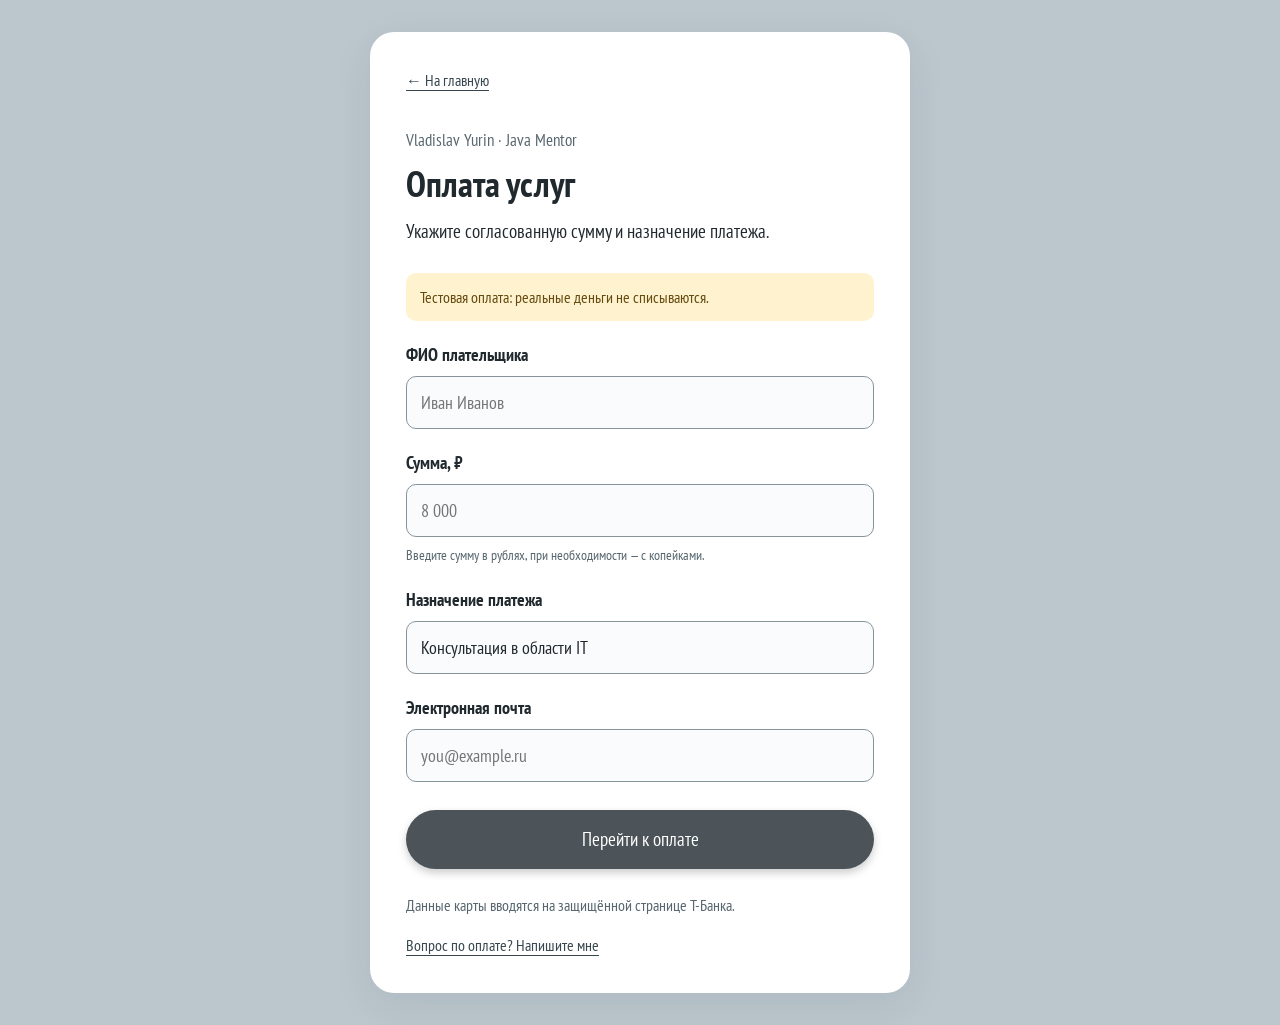
==== payment/index.html @ fb0ff6a3 "Add payment page with T-Bank demo widget" ====
<!DOCTYPE html>
<html lang="ru">
<head>
    <meta charset="UTF-8">
    <meta name="viewport" content="width=device-width, initial-scale=1.0">
    <title>Оплата — Vladislav Yurin</title>
    <meta name="description" content="Оплата консультаций и менторского сопровождения Владислава Юрина.">
    <link rel="icon" href="../img/icon.png">
    <link rel="stylesheet" href="../main.css">
    <link rel="stylesheet" href="payment.css">
</head>
<body class="checkout-page">
<main class="checkout">
    <a class="checkout__back" href="../">← На главную</a>
    <div class="checkout__brand">Vladislav Yurin · Java Mentor</div>
    <h1>Оплата услуг</h1>
    <p class="checkout__intro">Укажите согласованную сумму и назначение платежа.</p>
    <p class="checkout__test">Тестовая оплата: реальные деньги не списываются.</p>
    <form id="payment-form">
        <label for="payer-name">ФИО плательщика</label>
        <input id="payer-name" name="payerName" type="text" autocomplete="name" maxlength="100" required
               placeholder="Иван Иванов">
        <label for="amount">Сумма, ₽</label>
        <input id="amount" name="amount" type="text" inputmode="decimal" autocomplete="off"
               placeholder="8 000" maxlength="12" required aria-describedby="amount-hint">
        <small id="amount-hint">Введите сумму в рублях, при необходимости — с копейками.</small>
        <label for="description">Назначение платежа</label>
        <input id="description" name="description" type="text" maxlength="140"
               value="Консультация в области IT" required>
        <label for="email">Электронная почта</label>
        <input id="email" name="email" type="email" autocomplete="email" maxlength="254" required
               placeholder="you@example.ru">
        <button class="payment-button checkout__submit" type="submit">Перейти к оплате</button>
        <p id="payment-message" class="checkout__message" role="status" aria-live="polite"></p>
    </form>
    <p class="checkout__note">Данные карты вводятся на защищённой странице Т‑Банка.</p>
    <a class="checkout__contact" href="https://t.me/vladislavyurin" target="_blank" rel="noopener noreferrer">Вопрос по оплате? Напишите мне</a>
</main>
<script src="https://securepay.tinkoff.ru/html/payForm/js/tinkoff_v2.js" defer></script>
<script src="config.js" defer></script>
<script src="payment.js" defer></script>
</body>
</html>
---- main.css ----
@import url('https://cdnjs.cloudflare.com/ajax/libs/font-awesome/6.2.0/css/all.min.css');
@import url('https://cdn.jsdelivr.net/npm/bootstrap@5.3.3/dist/css/bootstrap.min.css');
@import url('https://fonts.googleapis.com/css2?family=PT+Sans+Narrow:wght@400;700&display=swap');

:root {
    /* Основной цвет фона*/
    --main-color: #bbc6cd;
    /* Второй цвет для кнопок и лого*/
    --second-color: #4c5459;
    /* Размер заголовков для комп. версии*/
    --big-font-size: 33px;
    /* Размер текста для комп. версии*/
    --small-font-size: 19px;
    /* Толщина шрифта: 100 - тонкий, 1000 - жирный*/
    --thin-font-weight: 350;
    /* Ширина текстовых блоков*/
    --width: 45%;
    /* Размер заголовков для мобильной версии*/
    --mobile-big-font-size: 20px;
    /* Размер текста для мобильной версии*/
    --mobile-small-font-size: 13px;
    /* Коэффициент умножения размера шрифта для сноски "*" */
    --font-reduction-factor-description: 0.2;
}

/* *{
    outline: 1px solid green !important;
} */

body,
html {
    height: 100%;
    margin: 0;
    padding: 0;
    font-family: "PT Sans Narrow", serif;
}

::-webkit-scrollbar {
    width: 0;
}

/* header */
header {
    display: flex;
    height: 100vh;
}

.header__left {
    width: 25%;
    background-color: var(--main-color);
}

.header__bg__image {
    height: 100vh;
}

.header__center {
    width: 50%;
    background-color: var(--main-color);
    display: flex;
    flex-direction: column;
    justify-content: center;
    align-items: center;

}

.header__right {
    width: 25%;
    background-color: var(--main-color);
}

.header__logo {
    width: 300px;
    height: 300px;
    border-radius: 50%;
    overflow: hidden;
    margin-bottom: 20px;
    pointer-events: auto;
    opacity: 0;
    transform: translateX(40vh);
}

.header__logo__image {
    width: 100%;
    height: 100%;
    object-fit: cover;
     pointer-events: none;
}

.header__content {
    display: flex;
    flex-direction: column;
    justify-content: center;
    align-items: center;
    opacity: 0;
    transform: translateX(40vh);
}

.header__mentor-name {
    font-size: 32px;
    font-weight: bold;
    margin-bottom: 10px;
}

.header__mentor-description {
    font-size: var(--small-font-size);
    color: #0b0e12;
    margin-bottom: 20px;
    text-align: center;
}

.header__social-links {
    display: flex;
    justify-content: space-around;
    width: 200px;
    margin: 0 auto;
}

.social-links__item {
    color: #333;
    font-size: var(--big-font-size);
    transition: color 0.3s ease;
}

.social-links__item:hover {
    color: var(--second-color);
}

.fa-telegram::before {
    content: "\f3fe";
}

.fa-envelope::before {
    content: "\f0e0";
}

.fa-instagram::before {
    content: "\f16d";
}

.animate-element {
    transition: opacity 1s ease-in-out, transform 1s ease-in-out;
}

.animate-element.show {
    opacity: 1;
    transform: translateX(0);
}

/* first-section-container */

.first-section-container {
    display: flex;
    flex-direction: column;
    align-items: center;
}

.first-section-container__description,
.first-section-container__works {
    width: var(--width);
}

.description__title,
.review__title,
.works__title--main,
.price-container__title,
.payment__title {
    font-size: var(--big-font-size);
    font-weight: bold;
    margin-bottom: 20px;
    margin-top: 20px;
    text-align: center;
}

.description__text {
    font-size: var(--small-font-size);
    line-height: 1.6;
    font-weight: var(--thin-font-weight);
    text-align: justify;
}

.first-section-container__description .description__text:not(:last-child) {
    margin-bottom: 15px;
}

.works {
    list-style-type: none;
    padding-left: 0;
    padding-top: 10px;
    line-height: 1.6;
}

.works__item--list {
    position: relative;
    padding-left: 25px;
    margin-bottom: 15px;
    font-size: var(--small-font-size);
    text-align: justify;
    font-weight: var(--thin-font-weight);
}

.works__item--list::before {
    content: "\f0a4";
    font-family: "Font Awesome 5 Free", serif;
    font-weight: 900;
    color: var(--second-color);
    position: absolute;
    opacity: 0.3;
    transition: opacity 0.3s ease;
    left: 0;
    animation: pulse 1s ease-in-out infinite;
}

.works__item--list:hover::before {
    opacity: 1;
}

/* price-container */
.price-container {
    display: flex;
    flex-direction: column;
    align-items: center;
    width: var(--width);
    margin: 0 auto;
}

.price-container__item {
    display: flex;
    justify-content: space-between;
    width: 100%;
    padding: 15px 0;
    border-top: 1px solid #e0e0e0;
}

.price-container__item-name,
.price-container__item-price {
    font-size: var(--small-font-size);
    font-weight: var(--thin-font-weight);
}

.price-container__item-name {
    color: #333;
}

.price-container__item-price {
    color: var(--second-color);
    font-weight: bold;
    text-align: right;
}

.price-container__description {
    font-size: var(--small-font-size) *var(--font-reduction-factor-description);
    color: #666;
    margin-top: 20px;
    text-align: center;
}

/* footer */
.footer__description {
    background-color: var(--main-color);
    text-align: center;
    padding: 10px;
    font-weight: var(--thin-font-weight);
}

/* carousel-container */
.carousel__title {
    font-size: var(--big-font-size);
    font-weight: bold;
    text-align: center;
    margin-bottom: 20px;
}

.carousel-container {
    width: var(--width-carousel);
    margin: 0px auto;
    border-radius: 10px;
}

.carousel-item {
    min-height: 10vh;
}

.author {
    color: var(--second-color);
    display: block;
    font-size: var(--small-font-size) *var(--font-reduction-factor-review);
    font-weight: var(--thin-font-weight);
    text-align: center;
}

.author i {
    padding-left: 10px;
    color: var(--second-color);
    opacity: 0.5;
}

.author:hover i {
    animation: pulse 0.5s infinite ease-in-out;
    color: var(--second-color);
    opacity: 1;
}

.last-slide {
    font-size: var(--small-font-size);
    padding-top: 3vh;
}

@keyframes pulse {
    0% {
        transform: scale(1);
    }

    50% {
        transform: scale(1.1);
    }

    100% {
        transform: scale(1);
    }
}

.review-text {
    font-size: var(--small-font-size) *var(--font-reduction-factor-review);
    line-height: 1.5;
    color: #666;
    text-align: justify;
    margin: auto;
    font-weight: var(--thin-font-weight);
    padding-bottom: 10px;
    padding-left: 12%;
    padding-right: 12%;
}

.carousel-control-prev-icon,
.carousel-control-next-icon {
    background-image: none !important;
}

.carousel-control-prev i,
.carousel-control-next i {
    font-size: var(--big-font-size);
    color: var(--second-color);
    opacity: 1;
    transition: opacity 0.3s ease;
}

.carousel-control-prev:hover i,
.carousel-control-next:hover i {
    opacity: 1;
}

.quotes {
    position: absolute;
    top: -2vh;
    left: 4vw;
    z-index: 0;
    width: 80px;
    transition: opacity 0.5s ease-in-out;
    opacity: 0.2;
}

/* write-me-button*/
.button-container {
    width: var(--width);
    display: flex;
    align-items: center;
    justify-content: space-around;
    margin: 0px auto;
    padding: 20px 0px;
}

.write-me-button,
.payment-button {
    background-color: var(--second-color);
    font-size: var(--small-font-size);
    border-radius: 50px;
    padding: 15px 30px;
    color: #fff;
    border: none;
    cursor: pointer;
    box-shadow: 0 4px 8px rgba(0, 0, 0, 0.2);
    text-decoration: none;
    display: flex;
    align-items: center;
    justify-content: center;
    margin: 20px 0;
}

@keyframes pulse {
    0%, 100% {
        transform: scale(1);
    }
    50% {
        transform: scale(1.1);
    }
}

.button-container a:hover {
    animation: pulse 1s ease-in-out infinite;
}

@media screen and (max-width: 804px) {
    header {
        flex-direction: row-reverse;
    }

    .header__left,
    .header__right {
        display: none;
    }

    .header__center {
        width: 100%;
    }


    .description__title,
    .review__title,
    .works__title--main,
    .price-container__title,
    .carousel__title {
        font-size: var(--mobile-big-font-size);
    }

    .description__text,
    .works__item--list,
    .author,
    .review-text,
    .price-container__item-name,
    .price-container__item-price,
    .footer__description,
    .write-me-button {
        font-size: var(--mobile-small-font-size);
    }

    .first-section-container__description,
    .first-section-container__works,
    .price-container,
    .button-container {
        padding: 10px;
        width: 90%;
    }

    .price-container__description {
        font-size: 12px;
    }

    .carousel-container {
        width: 100%;
    }

    .review-text {
        padding-left: 14%;
        padding-right: 14%;
    }

    .quotes {
        top: -2vh;
        left: 8vw;
        width: 70px;
    }

}

.payform-tbank {
    display: -webkit-box;
    display: -ms-flexbox;
    display: flex;
    margin: 2px auto;
    -webkit-box-orient: vertical;
    -webkit-box-direction: normal;
    -ms-flex-direction: column;
    flex-direction: column;
    max-width: 250px;
}

.payform-tbank-row {
    margin: 2px;
    border-radius: 4px;
    -webkit-box-flex: 1;
    -ms-flex: 1;
    flex: 1;
    -webkit-transition: 0.3s;
    -o-transition: 0.3s;
    transition: 0.3s;
    border: 1px solid #DFE3F3;
    padding: 15px;
    outline: none;
    background-color: #DFE3F3;
    font-size: 15px;
}

.payform-tbank-row:focus {
    background-color: #FFFFFF;
    border: 1px solid #616871;
    border-radius: 4px;
}

.payform-tbank-btn {
    background-color: #FBC520;
    border: 1px solid #FBC520;
    color: #3C2C0B;
}

.payform-tbank-btn:hover {
    background-color: #FAB619;
    border: 1px solid #FAB619;
}

.payment-main {
    display: flex;
    flex-direction: column;
    height: 100vh;
}

.payment-container {
    display: flex;
    flex-direction: column;
    justify-content: center;
    align-items: center;
    flex-grow: 1;
}
---- payment/payment.css ----
.checkout-page { min-height: 100%; height: auto; background: var(--main-color); color: #20292e; padding: 32px 16px; }
.checkout { box-sizing: border-box; width: min(100%, 540px); margin: 0 auto; padding: 36px; background: #fff; border-radius: 24px; box-shadow: 0 12px 40px #27313a14; }
.checkout__back, .checkout__contact { color: #38474f; text-underline-offset: 4px; }
.checkout__brand { margin-top: 36px; font-size: 17px; color: #58676f; }
.checkout h1 { margin: 8px 0 12px; font-size: 36px; font-weight: 700; }
.checkout__intro { margin-bottom: 28px; font-size: 19px; }
.checkout__test { padding: 12px 14px; border-radius: 10px; background: #fff2ce; color: #654b10; }
.checkout label { display: block; margin: 20px 0 8px; font-size: 18px; font-weight: 700; }
.checkout input { box-sizing: border-box; display: block; width: 100%; min-height: 50px; padding: 12px 14px; border: 1px solid #87949c; border-radius: 10px; font: inherit; font-size: 18px; background: #fafbfc; color: #20292e; }
.checkout input:focus-visible, .checkout a:focus-visible, .checkout button:focus-visible { outline: 3px solid #526c82; outline-offset: 3px; }
.checkout small { display: block; margin-top: 8px; color: #58676f; font-size: 14px; }
.checkout__submit { width: 100%; min-height: 52px; margin: 28px 0 0; font-size: 19px; }
.checkout__submit:disabled { opacity: .6; cursor: wait; }
.checkout__message { margin: 12px 0; color: #9b2828; }
.checkout__message:empty { display: none; }
.checkout__note { margin-top: 24px; color: #58676f; font-size: 16px; }
@media (max-width: 480px) { .checkout-page { padding: 16px 12px; } .checkout { padding: 24px; border-radius: 18px; } .checkout h1 { font-size: 30px; } }
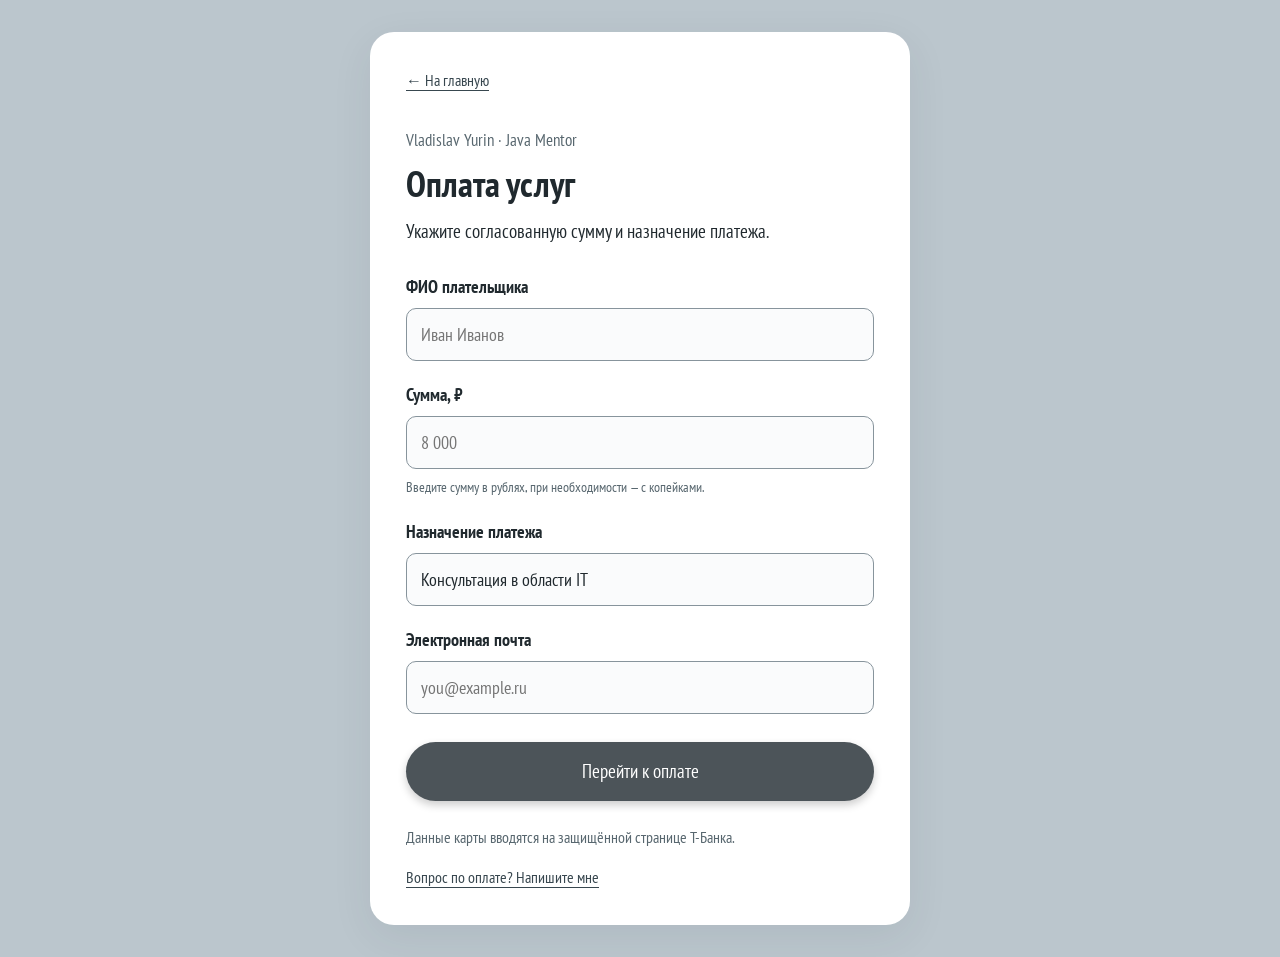
==== commit d8c53d74: "Switch payment widget to production terminal" ====
--- a/payment/index.html
+++ b/payment/index.html
@@ -15,7 +15,6 @@
     <div class="checkout__brand">Vladislav Yurin · Java Mentor</div>
     <h1>Оплата услуг</h1>
     <p class="checkout__intro">Укажите согласованную сумму и назначение платежа.</p>
-    <p class="checkout__test">Тестовая оплата: реальные деньги не списываются.</p>
     <form id="payment-form">
         <label for="payer-name">ФИО плательщика</label>
         <input id="payer-name" name="payerName" type="text" autocomplete="name" maxlength="100" required
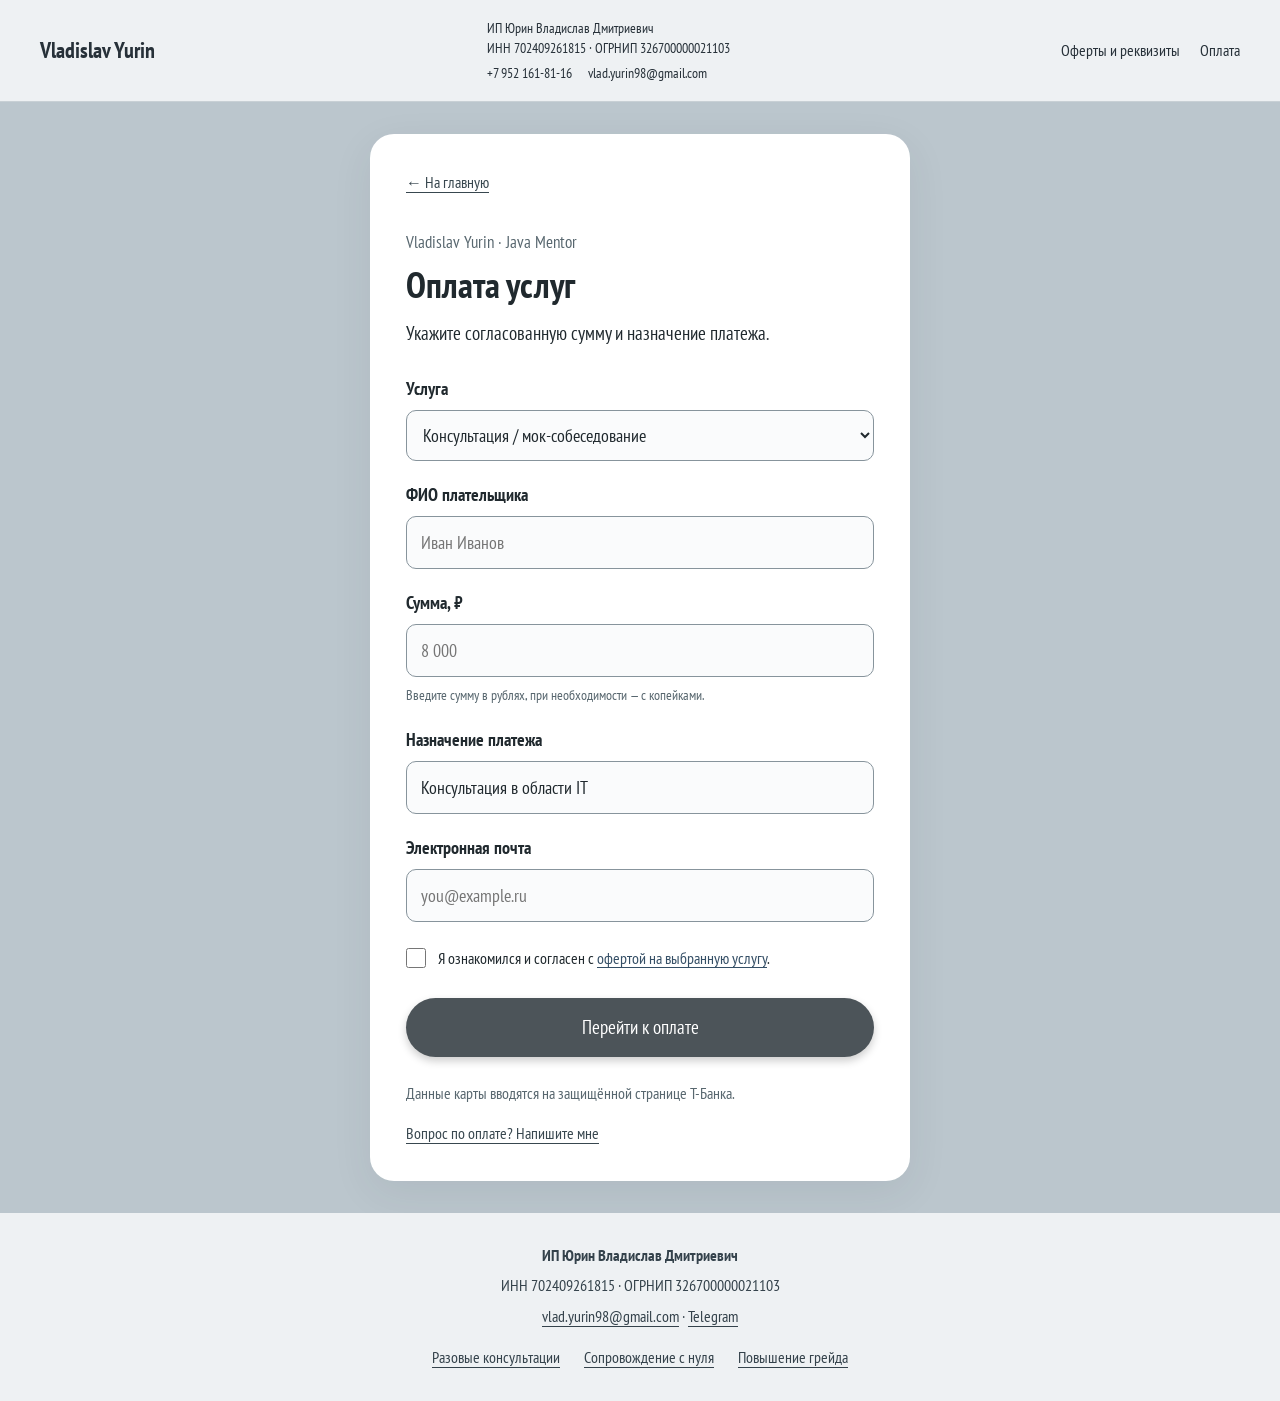
==== commit 3ab2a315: "Publish service offers and merchant contact details" ====
--- a/payment/index.html
+++ b/payment/index.html
@@ -8,14 +8,22 @@
     <link rel="icon" href="../img/icon.png">
     <link rel="stylesheet" href="../main.css">
     <link rel="stylesheet" href="payment.css">
+    <link rel="stylesheet" href="../legal.css">
 </head>
 <body class="checkout-page">
+<div class="site-bar"><a class="site-bar__brand" href="../">Vladislav Yurin</a><div class="site-bar__details"><span>ИП Юрин Владислав Дмитриевич</span><span>ИНН 702409261815 · ОГРНИП 326700000021103</span><span class="site-bar__contacts"><a href="tel:+79521618116">+7 952 161-81-16</a><a href="mailto:vlad.yurin98@gmail.com">vlad.yurin98@gmail.com</a></span></div><nav aria-label="Основная навигация"><a href="../offer/">Оферты и реквизиты</a><a href="../payment/">Оплата</a></nav></div>
 <main class="checkout">
     <a class="checkout__back" href="../">← На главную</a>
     <div class="checkout__brand">Vladislav Yurin · Java Mentor</div>
     <h1>Оплата услуг</h1>
     <p class="checkout__intro">Укажите согласованную сумму и назначение платежа.</p>
     <form id="payment-form">
+        <label for="service">Услуга</label>
+        <select id="service" name="service" required>
+            <option value="consultation">Консультация / мок-собеседование</option>
+            <option value="contract-from-zero">Сопровождение с нуля</option>
+            <option value="contract-gradeup">Повышение грейда</option>
+        </select>
         <label for="payer-name">ФИО плательщика</label>
         <input id="payer-name" name="payerName" type="text" autocomplete="name" maxlength="100" required
                placeholder="Иван Иванов">
@@ -29,6 +37,10 @@
         <label for="email">Электронная почта</label>
         <input id="email" name="email" type="email" autocomplete="email" maxlength="254" required
                placeholder="you@example.ru">
+        <label class="offer-accept" for="accept-offer">
+            <input id="accept-offer" name="acceptOffer" type="checkbox" required>
+            <span>Я ознакомился и согласен с <a id="selected-offer" href="../offer/" target="_blank" rel="noopener">офертой на выбранную услугу</a>.</span>
+        </label>
         <button class="payment-button checkout__submit" type="submit">Перейти к оплате</button>
         <p id="payment-message" class="checkout__message" role="status" aria-live="polite"></p>
     </form>
@@ -38,5 +50,6 @@
 <script src="https://securepay.tinkoff.ru/html/payForm/js/tinkoff_v2.js" defer></script>
 <script src="config.js" defer></script>
 <script src="payment.js" defer></script>
+<footer class="legal-footer"><strong>ИП Юрин Владислав Дмитриевич</strong><p>ИНН 702409261815 · ОГРНИП 326700000021103</p><p><a href="mailto:vlad.yurin98@gmail.com">vlad.yurin98@gmail.com</a> · <a href="https://t.me/vladislavyurin">Telegram</a></p><nav aria-label="Юридическая информация"><a href="../offer/">Разовые консультации</a><a href="../contract-from-zero/">Сопровождение с нуля</a><a href="../contract-gradeup/">Повышение грейда</a></nav></footer>
 </body>
 </html>
--- a/payment/payment.css
+++ b/payment/payment.css
@@ -13,5 +13,10 @@
 .checkout__submit:disabled { opacity: .6; cursor: wait; }
 .checkout__message { margin: 12px 0; color: #9b2828; }
 .checkout__message:empty { display: none; }
+.checkout select { box-sizing: border-box; width: 100%; min-height: 50px; padding: 12px; background: #fafbfc; border: 1px solid #87949c; border-radius: 10px; color: #20292e; font: inherit; font-size: 18px; }
+.checkout select:focus-visible { outline: 3px solid #526c82; outline-offset: 3px; }
+.checkout .offer-accept { display: flex; align-items: flex-start; gap: 12px; margin-top: 24px; font-size: 16px; font-weight: 400; line-height: 1.5; }
+.checkout .offer-accept input { flex: 0 0 20px; width: 20px; height: 20px; min-height: 20px; margin-top: 2px; padding: 0; accent-color: #4c5459; }
+.offer-accept a { color: #354f66; text-underline-offset: 3px; }
 .checkout__note { margin-top: 24px; color: #58676f; font-size: 16px; }
 @media (max-width: 480px) { .checkout-page { padding: 16px 12px; } .checkout { padding: 24px; border-radius: 18px; } .checkout h1 { font-size: 30px; } }
--- a/legal.css
+++ b/legal.css
@@ -0,0 +1,46 @@
+.site-bar { box-sizing: border-box; display: flex; align-items: center; justify-content: space-between; gap: 20px; padding: 18px max(24px, calc((100vw - 1200px) / 2)); background: #eef1f3; color: #273139; font: 16px/1.45 "PT Sans Narrow", sans-serif; border-bottom: 1px solid #c8d0d5; }
+.site-bar a { color: inherit; text-decoration: none; }
+.site-bar a:hover, .site-bar a:focus-visible { text-decoration: underline; text-underline-offset: 4px; }
+.site-bar__brand { font-size: 22px; font-weight: 700; white-space: nowrap; }
+.site-bar__details { display: flex; flex-direction: column; font-size: 14px; }
+.site-bar__contacts { display: flex; flex-wrap: wrap; gap: 4px 16px; margin-top: 4px; }
+.site-bar nav { display: flex; gap: 20px; }
+.legal-footer { box-sizing: border-box; background: #eef1f3; color: #34424b; padding: 30px 24px; text-align: center; font-size: 16px; line-height: 1.6; }
+.legal-footer p { margin: 5px 0; }
+.legal-footer a { color: inherit; text-underline-offset: 4px; }
+.legal-footer nav { display: flex; flex-wrap: wrap; gap: 8px 24px; justify-content: center; margin-top: 16px; }
+.legal-page { height: auto; min-height: 100%; background: var(--main-color); }
+.legal-document { box-sizing: border-box; max-width: 900px; margin: 32px auto; padding: 40px; background: #fff; border-radius: 18px; font-size: 18px; line-height: 1.7; color: #273139; overflow-wrap: anywhere; }
+.legal-document h1 { font-size: 32px; line-height: 1.25; margin: 24px 0 12px; }
+.legal-document h2 { font-size: 25px; margin: 32px 0 16px; font-weight: 700; }
+.legal-document a { color: #354f66; text-underline-offset: 4px; }
+.legal-document .payment-button { color: #fff; }
+.legal-version { font-size: 15px; color: #58676f; margin-top: 24px; }
+.legal-subtitle { font-size: 23px; font-weight: 700; }
+.offer-links { display: grid; gap: 12px; }
+.offer-links a { border: 1px solid #c8d0d5; border-radius: 10px; padding: 16px; }
+.requisites { display: grid; grid-template-columns: 190px minmax(0, 1fr); gap: 8px 20px; }
+.requisites dt { font-weight: 700; }
+.requisites dd { margin: 0; }
+.legal-actions { display: flex; flex-wrap: wrap; align-items: center; gap: 20px; }
+.legal-actions button { border: 1px solid #87949c; background: #fff; border-radius: 10px; padding: 12px 20px; color: #273139; font: inherit; cursor: pointer; }
+.checkout-page { padding: 0; }
+.checkout-page .checkout { margin: 32px auto; }
+@media (max-width: 760px) {
+  .site-bar { flex-wrap: wrap; gap: 10px 20px; padding: 16px; }
+  .site-bar__details { order: 3; width: 100%; font-size: 13px; }
+  .site-bar nav { gap: 12px; font-size: 14px; }
+  .site-bar__brand { font-size: 20px; }
+  .legal-document { margin: 16px 12px; padding: 24px; font-size: 17px; }
+  .legal-document h1 { font-size: 27px; }
+  .legal-document h2 { font-size: 22px; }
+  .requisites { grid-template-columns: 1fr; gap: 0; }
+  .requisites dd { margin-bottom: 12px; }
+  .checkout-page .checkout { width: calc(100% - 24px); margin: 16px 12px; }
+}
+@media print {
+  .site-bar, .legal-footer, .legal-actions, .legal-document > a { display: none; }
+  .legal-page { background: #fff; }
+  .legal-document { max-width: none; margin: 0; padding: 0; font-size: 11pt; line-height: 1.4; }
+  .legal-document h2 { break-after: avoid; }
+}
